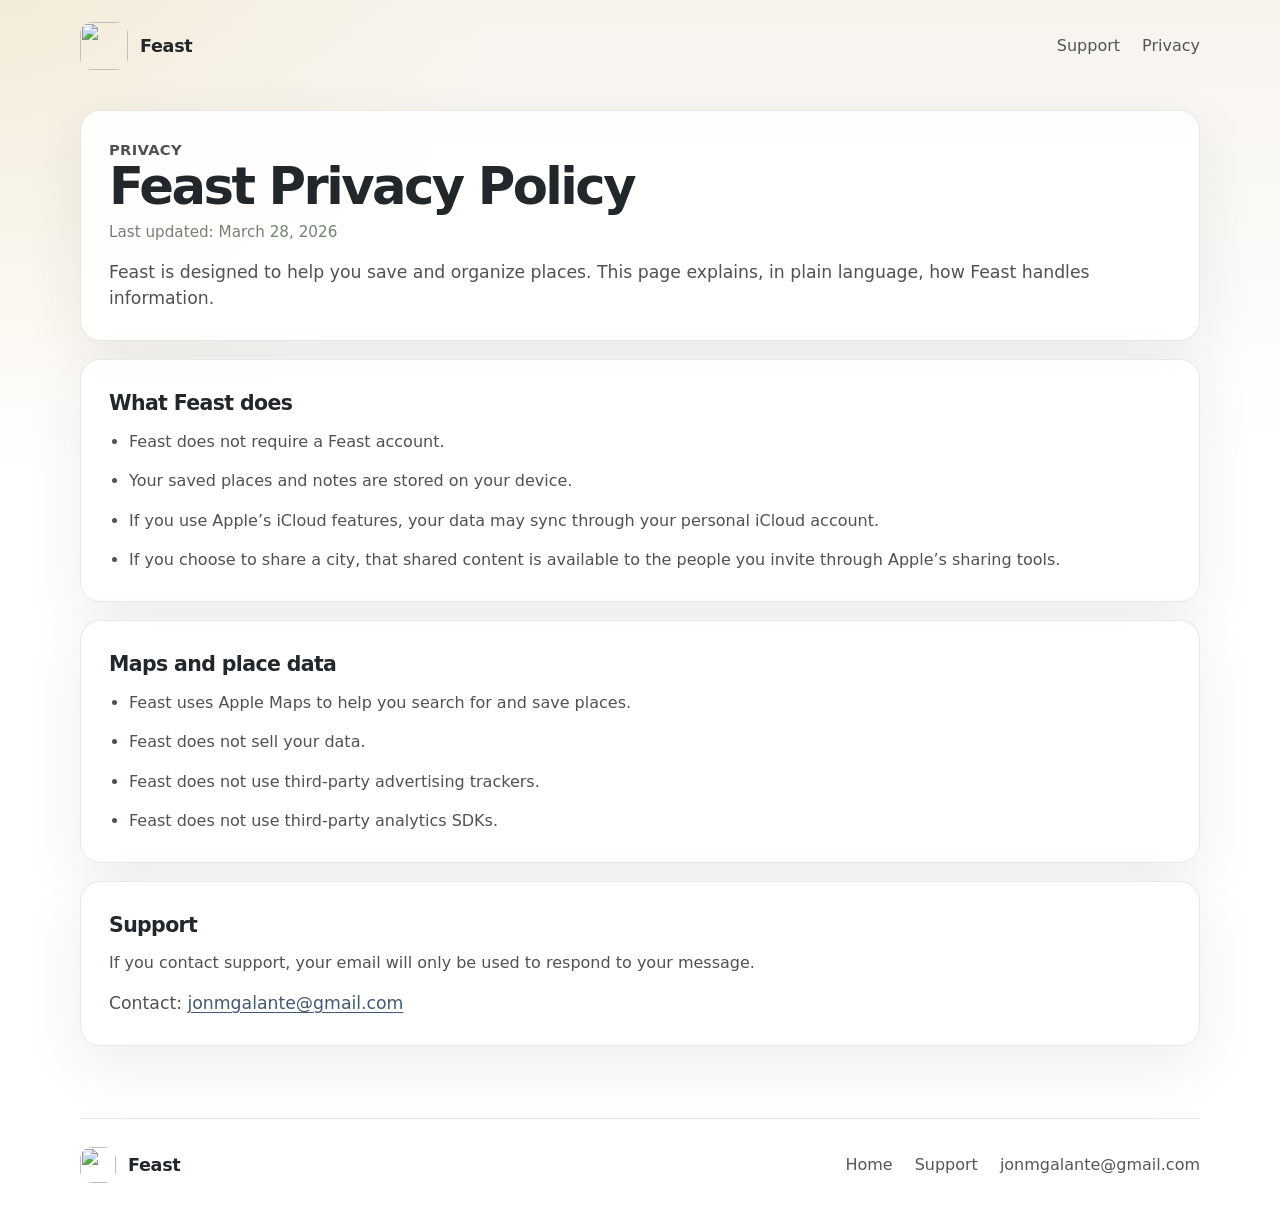
==== privacy/index.html @ 69742077 "Create privacy/index.html with policy details Add initial privacy policy page for Feast." ====
<!doctype html>
<html lang="en">
<head>
  <meta charset="utf-8">
  <meta name="viewport" content="width=device-width, initial-scale=1">
  <title>Feast Privacy Policy</title>
  <meta name="description" content="Privacy Policy for Feast.">
  <meta name="theme-color" content="#435A72">
  <link rel="icon" href="../assets/feast-icon.png">
  <link rel="apple-touch-icon" href="../assets/feast-icon.png">
  <link rel="stylesheet" href="../styles.css">
</head>
<body>
  <header class="site-header">
    <a class="brand" href="../" aria-label="Feast home">
      <img src="../assets/feast-icon.png" alt="" width="48" height="48">
      <span>Feast</span>
    </a>

    <nav class="site-nav" aria-label="Primary">
      <a href="../support/">Support</a>
      <a href="../privacy/">Privacy</a>
    </nav>
  </header>

  <main class="page-shell">
    <section class="page-card">
      <p class="kicker">Privacy</p>
      <h1>Feast Privacy Policy</h1>
      <p class="last-updated">Last updated: March 28, 2026</p>
      <p class="page-intro">
        Feast is designed to help you save and organize places. This page explains, in plain language,
        how Feast handles information.
      </p>
    </section>

    <section class="page-card">
      <h2>What Feast does</h2>
      <ul class="policy-list">
        <li>Feast does not require a Feast account.</li>
        <li>Your saved places and notes are stored on your device.</li>
        <li>
          If you use Apple’s iCloud features, your data may sync through your personal iCloud account.
        </li>
        <li>
          If you choose to share a city, that shared content is available to the people you invite through
          Apple’s sharing tools.
        </li>
      </ul>
    </section>

    <section class="page-card">
      <h2>Maps and place data</h2>
      <ul class="policy-list">
        <li>Feast uses Apple Maps to help you search for and save places.</li>
        <li>Feast does not sell your data.</li>
        <li>Feast does not use third-party advertising trackers.</li>
        <li>Feast does not use third-party analytics SDKs.</li>
      </ul>
    </section>

    <section class="page-card">
      <h2>Support</h2>
      <p>
        If you contact support, your email will only be used to respond to your message.
      </p>
      <p class="page-intro">
        Contact:
        <a href="mailto:jonmgalante@gmail.com">jonmgalante@gmail.com</a>
      </p>
    </section>
  </main>

  <footer class="site-footer">
    <div class="footer-brand">
      <img src="../assets/feast-icon.png" alt="" width="36" height="36">
      <span>Feast</span>
    </div>

    <div class="footer-links">
      <a href="../">Home</a>
      <a href="../support/">Support</a>
      <a href="mailto:jonmgalante@gmail.com">jonmgalante@gmail.com</a>
    </div>
  </footer>
</body>
</html>
---- styles.css ----
:root {
  --saffron: #D0A11E;
  --blue-slate: #435A72;
  --stone: #ECE7DF;
  --sage-gray: #748274;
  --charcoal: #22272B;
  --paper: #F8F6F1;
  --white: #FFFFFF;
  --line: rgba(34, 39, 43, 0.10);
  --line-strong: rgba(34, 39, 43, 0.16);
  --shadow-soft: 0 20px 60px rgba(34, 39, 43, 0.08);
  --shadow-card: 0 16px 40px rgba(67, 90, 114, 0.12);
  --max-width: 1120px;
  --radius-lg: 28px;
  --radius-md: 20px;
  --radius-sm: 14px;
}

* {
  box-sizing: border-box;
}

html {
  -webkit-text-size-adjust: 100%;
}

body {
  margin: 0;
  color: var(--charcoal);
  background:
    radial-gradient(circle at top left, rgba(208, 161, 30, 0.10), transparent 28%),
    linear-gradient(180deg, #F7F4EE 0%, #FFFFFF 38%, #FFFFFF 100%);
  font-family:
    Inter,
    ui-sans-serif,
    system-ui,
    -apple-system,
    BlinkMacSystemFont,
    "SF Pro Text",
    "SF Pro Display",
    "Helvetica Neue",
    Arial,
    sans-serif;
  line-height: 1.5;
}

img {
  display: block;
  max-width: 100%;
}

a {
  color: inherit;
  text-decoration: none;
}

.site-header,
main,
.site-footer {
  width: min(calc(100% - 32px), var(--max-width));
  margin: 0 auto;
}

.site-header {
  display: flex;
  align-items: center;
  justify-content: space-between;
  gap: 20px;
  padding: 22px 0 12px;
}

.brand,
.footer-brand {
  display: inline-flex;
  align-items: center;
  gap: 12px;
  font-weight: 700;
  letter-spacing: -0.02em;
}

.brand img,
.footer-brand img {
  border-radius: 12px;
}

.brand span,
.footer-brand span {
  font-size: 1.1rem;
}

.site-nav,
.footer-links {
  display: flex;
  align-items: center;
  gap: 22px;
  flex-wrap: wrap;
}

.site-nav a,
.footer-links a {
  color: rgba(34, 39, 43, 0.78);
}

.site-nav a:hover,
.footer-links a:hover {
  color: var(--blue-slate);
}

main {
  padding: 16px 0 72px;
}

.hero {
  display: grid;
  grid-template-columns: minmax(0, 1fr) minmax(320px, 460px);
  gap: 48px;
  align-items: center;
  padding: 44px 0 52px;
}

.eyebrow {
  margin: 0 0 14px;
  color: var(--blue-slate);
  font-size: 0.95rem;
  font-weight: 700;
  letter-spacing: 0.02em;
  text-transform: uppercase;
}

h1 {
  margin: 0;
  max-width: 12ch;
  font-size: clamp(2.6rem, 5vw, 4.75rem);
  line-height: 0.98;
  letter-spacing: -0.05em;
}

.hero-text {
  margin: 20px 0 0;
  max-width: 32rem;
  color: rgba(34, 39, 43, 0.82);
  font-size: clamp(1.08rem, 2vw, 1.28rem);
}

.hero-meta {
  margin: 18px 0 0;
  color: var(--sage-gray);
  font-size: 0.98rem;
}

.hero-cta {
  margin-top: 28px;
}

.app-store-placeholder {
  display: inline-flex;
  align-items: center;
  justify-content: center;
  min-height: 56px;
  padding: 0 20px;
  border: 1px solid var(--line-strong);
  border-radius: 16px;
  background: rgba(255, 255, 255, 0.84);
  color: rgba(34, 39, 43, 0.76);
  font-weight: 600;
  box-shadow: var(--shadow-soft);
}

.app-store-link img {
  height: 56px;
  width: auto;
}

.hero-visual {
  display: flex;
  justify-content: center;
}

.phone-frame {
  width: min(100%, 420px);
  padding: 14px;
  border: 1px solid rgba(67, 90, 114, 0.14);
  border-radius: 36px;
  background: linear-gradient(180deg, rgba(255, 255, 255, 0.96), rgba(248, 246, 241, 0.94));
  box-shadow: var(--shadow-card);
}

.phone-frame.small {
  width: 100%;
  border-radius: 28px;
}

.phone-frame img {
  width: 100%;
  border-radius: 24px;
  background: var(--stone);
}

.proof {
  margin: 0 0 30px;
  padding: 0 0 10px;
}

.proof p {
  margin: 0;
  max-width: 48rem;
  color: rgba(34, 39, 43, 0.78);
  font-size: 1.05rem;
}

.screens {
  display: grid;
  grid-template-columns: repeat(3, minmax(0, 1fr));
  gap: 22px;
  margin-top: 10px;
}

.screen-tile {
  margin: 0;
}

.screen-tile figcaption {
  margin-top: 12px;
  color: rgba(34, 39, 43, 0.72);
  font-size: 0.96rem;
  font-weight: 600;
  text-align: center;
}

.benefits {
  display: grid;
  grid-template-columns: repeat(3, minmax(0, 1fr));
  gap: 18px;
  margin-top: 38px;
}

.benefit-card,
.page-card {
  border: 1px solid var(--line);
  border-radius: var(--radius-md);
  background: rgba(255, 255, 255, 0.88);
  box-shadow: var(--shadow-soft);
}

.benefit-card {
  padding: 24px;
}

.benefit-card h2,
.page-card h2 {
  margin: 0 0 10px;
  font-size: 1.28rem;
  letter-spacing: -0.03em;
}

.benefit-card p,
.page-card p,
.page-card li {
  margin: 0;
  color: rgba(34, 39, 43, 0.80);
}

.site-footer {
  display: flex;
  align-items: center;
  justify-content: space-between;
  gap: 24px;
  padding: 28px 0 40px;
  border-top: 1px solid var(--line);
}

.page-shell {
  display: grid;
  gap: 18px;
  padding: 28px 0 72px;
}

.page-card {
  padding: 28px;
}

.page-card h1 {
  max-width: none;
  font-size: clamp(2.1rem, 4vw, 3.25rem);
}

.page-intro {
  margin-top: 16px !important;
  font-size: 1.08rem;
}

.page-card a {
  color: var(--blue-slate);
  text-decoration: underline;
  text-underline-offset: 0.18em;
}

.kicker {
  margin: 0 0 10px;
  color: var(--blue-slate);
  font-size: 0.92rem;
  font-weight: 700;
  letter-spacing: 0.02em;
  text-transform: uppercase;
}

.plain-list {
  margin: 14px 0 0;
  padding-left: 20px;
}

.plain-list li + li {
  margin-top: 8px;
}

.policy-list {
  display: grid;
  gap: 14px;
  margin: 0;
  padding-left: 20px;
}

.policy-list li {
  line-height: 1.6;
}

.last-updated {
  margin-top: 10px !important;
  color: var(--sage-gray) !important;
  font-size: 0.95rem;
}

@media (max-width: 920px) {
  .hero {
    grid-template-columns: 1fr;
    gap: 32px;
    padding-top: 28px;
  }

  h1,
  .page-card h1 {
    max-width: none;
  }

  .hero-visual {
    justify-content: flex-start;
  }

  .screens,
  .benefits {
    grid-template-columns: 1fr;
  }

  .screen-tile figcaption {
    text-align: left;
  }

  .site-footer {
    flex-direction: column;
    align-items: flex-start;
  }
}

@media (max-width: 640px) {
  .site-header {
    flex-direction: column;
    align-items: flex-start;
  }

  .site-nav,
  .footer-links {
    gap: 16px;
  }

  main {
    padding-bottom: 56px;
  }

  .benefit-card,
  .page-card {
    padding: 22px;
  }

  .app-store-placeholder {
    width: 100%;
    justify-content: center;
  }
}
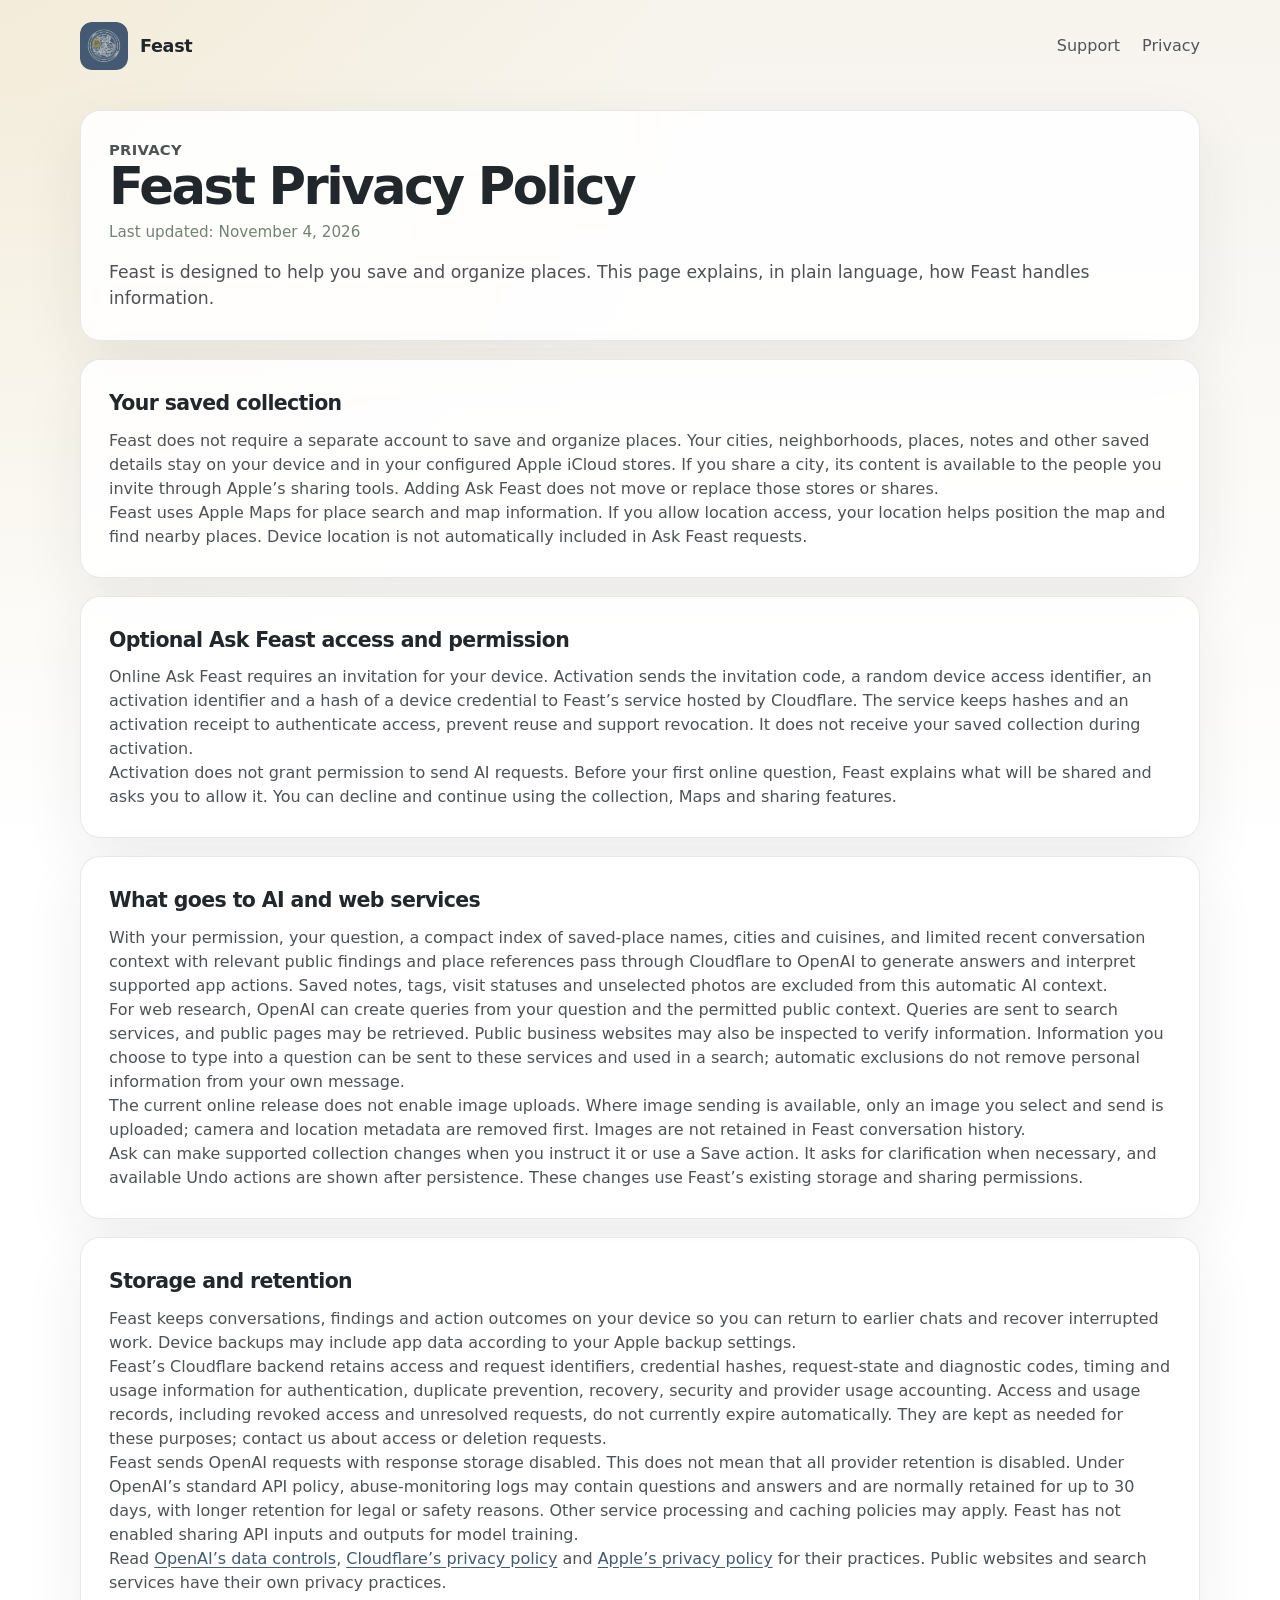
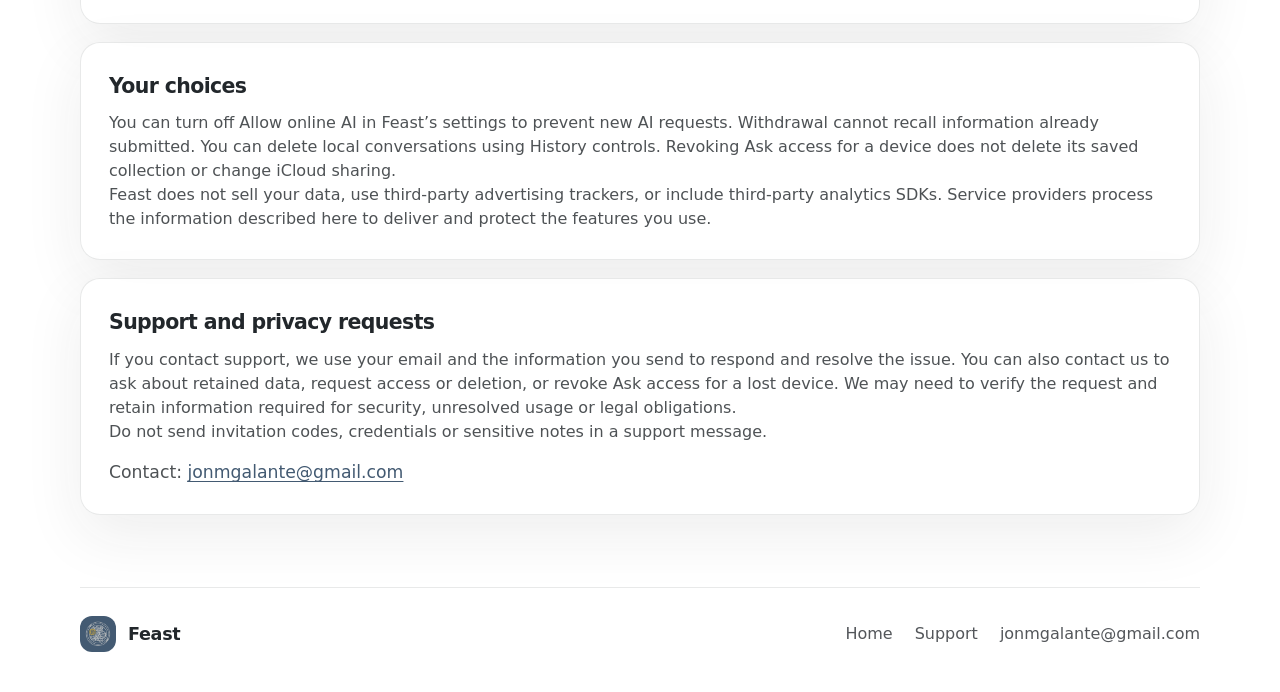
==== commit ed924c96: "Disclose optional Ask Feast processing, access and retention" ====
--- a/privacy/index.html
+++ b/privacy/index.html
@@ -27,7 +27,7 @@
     <section class="page-card">
       <p class="kicker">Privacy</p>
       <h1>Feast Privacy Policy</h1>
-      <p class="last-updated">Last updated: March 28, 2026</p>
+      <p class="last-updated">Last updated: November 4, 2026</p>
       <p class="page-intro">
         Feast is designed to help you save and organize places. This page explains, in plain language,
         how Feast handles information.
@@ -35,39 +35,87 @@
     </section>
 
     <section class="page-card">
-      <h2>What Feast does</h2>
-      <ul class="policy-list">
-        <li>Feast does not require a Feast account.</li>
-        <li>Your saved places and notes are stored on your device.</li>
-        <li>
-          If you use Apple’s iCloud features, your data may sync through your personal iCloud account.
-        </li>
-        <li>
-          If you choose to share a city, that shared content is available to the people you invite through
-          Apple’s sharing tools.
-        </li>
-      </ul>
+      <h2>Your saved collection</h2>
+      <p>Feast does not require a separate account to save and organize places. Your cities,
+        neighborhoods, places, notes and other saved details stay on your device and in your configured
+        Apple iCloud stores. If you share a city, its content is available to the people you invite
+        through Apple’s sharing tools. Adding Ask Feast does not move or replace those stores or shares.</p>
+      <p>Feast uses Apple Maps for place search and map information. If you allow location access,
+        your location helps position the map and find nearby places. Device location is not automatically
+        included in Ask Feast requests.</p>
     </section>
 
     <section class="page-card">
-      <h2>Maps and place data</h2>
-      <ul class="policy-list">
-        <li>Feast uses Apple Maps to help you search for and save places.</li>
-        <li>Feast does not sell your data.</li>
-        <li>Feast does not use third-party advertising trackers.</li>
-        <li>Feast does not use third-party analytics SDKs.</li>
-      </ul>
+      <h2>Optional Ask Feast access and permission</h2>
+      <p>Online Ask Feast requires an invitation for your device. Activation sends the invitation code,
+        a random device access identifier, an activation identifier and a hash of a device credential
+        to Feast’s service hosted by Cloudflare. The service keeps hashes and an activation receipt
+        to authenticate access, prevent reuse and support revocation. It does not receive your saved
+        collection during activation.</p>
+      <p>Activation does not grant permission to send AI requests. Before your first online question,
+        Feast explains what will be shared and asks you to allow it. You can decline and continue using
+        the collection, Maps and sharing features.</p>
     </section>
 
     <section class="page-card">
-      <h2>Support</h2>
-      <p>
-        If you contact support, your email will only be used to respond to your message.
-      </p>
-      <p class="page-intro">
-        Contact:
-        <a href="mailto:jonmgalante@gmail.com">jonmgalante@gmail.com</a>
-      </p>
+      <h2>What goes to AI and web services</h2>
+      <p>With your permission, your question, a compact index of saved-place names, cities and cuisines,
+        and limited recent conversation context with relevant public findings and place references
+        pass through Cloudflare to OpenAI to generate answers and interpret supported app actions.
+        Saved notes, tags, visit statuses and unselected photos are excluded from this automatic AI context.</p>
+      <p>For web research, OpenAI can create queries from your question and the permitted public context.
+        Queries are sent to search services, and public pages may be retrieved. Public business websites
+        may also be inspected to verify information. Information you choose to type into a question
+        can be sent to these services and used in a search; automatic exclusions do not remove personal
+        information from your own message.</p>
+      <p>The current online release does not enable image uploads. Where image sending is available,
+        only an image you select and send is uploaded; camera and location metadata are removed first.
+        Images are not retained in Feast conversation history.</p>
+      <p>Ask can make supported collection changes when you instruct it or use a Save action.
+        It asks for clarification when necessary, and available Undo actions are shown after persistence.
+        These changes use Feast’s existing storage and sharing permissions.</p>
+    </section>
+
+    <section class="page-card">
+      <h2>Storage and retention</h2>
+      <p>Feast keeps conversations, findings and action outcomes on your device so you can return to
+        earlier chats and recover interrupted work. Device backups may include app data according to
+        your Apple backup settings.</p>
+      <p>Feast’s Cloudflare backend retains access and request identifiers, credential hashes,
+        request-state and diagnostic codes, timing and usage information for authentication,
+        duplicate prevention, recovery, security and provider usage accounting. Access and usage records,
+        including revoked access and unresolved requests, do not currently expire automatically.
+        They are kept as needed for these purposes; contact us about access or deletion requests.</p>
+      <p>Feast sends OpenAI requests with response storage disabled. This does not mean that all provider
+        retention is disabled. Under OpenAI’s standard API policy, abuse-monitoring logs may contain
+        questions and answers and are normally retained for up to 30 days, with longer retention for
+        legal or safety reasons. Other service processing and caching policies may apply. Feast has not
+        enabled sharing API inputs and outputs for model training.</p>
+      <p>Read <a href="https://developers.openai.com/api/docs/guides/your-data">OpenAI’s data controls</a>,
+        <a href="https://www.cloudflare.com/privacypolicy/">Cloudflare’s privacy policy</a> and
+        <a href="https://www.apple.com/legal/privacy/">Apple’s privacy policy</a> for their practices.
+        Public websites and search services have their own privacy practices.</p>
+    </section>
+
+    <section class="page-card">
+      <h2>Your choices</h2>
+      <p>You can turn off Allow online AI in Feast’s settings to prevent new AI requests.
+        Withdrawal cannot recall information already submitted. You can delete local conversations
+        using History controls. Revoking Ask access for a device does not delete its saved collection
+        or change iCloud sharing.</p>
+      <p>Feast does not sell your data, use third-party advertising trackers, or include third-party
+        analytics SDKs. Service providers process the information described here to deliver and protect
+        the features you use.</p>
+    </section>
+
+    <section class="page-card">
+      <h2>Support and privacy requests</h2>
+      <p>If you contact support, we use your email and the information you send to respond and resolve
+        the issue. You can also contact us to ask about retained data, request access or deletion,
+        or revoke Ask access for a lost device. We may need to verify the request and retain information
+        required for security, unresolved usage or legal obligations.</p>
+      <p>Do not send invitation codes, credentials or sensitive notes in a support message.</p>
+      <p class="page-intro">Contact: <a href="mailto:jonmgalante@gmail.com">jonmgalante@gmail.com</a></p>
     </section>
   </main>
 
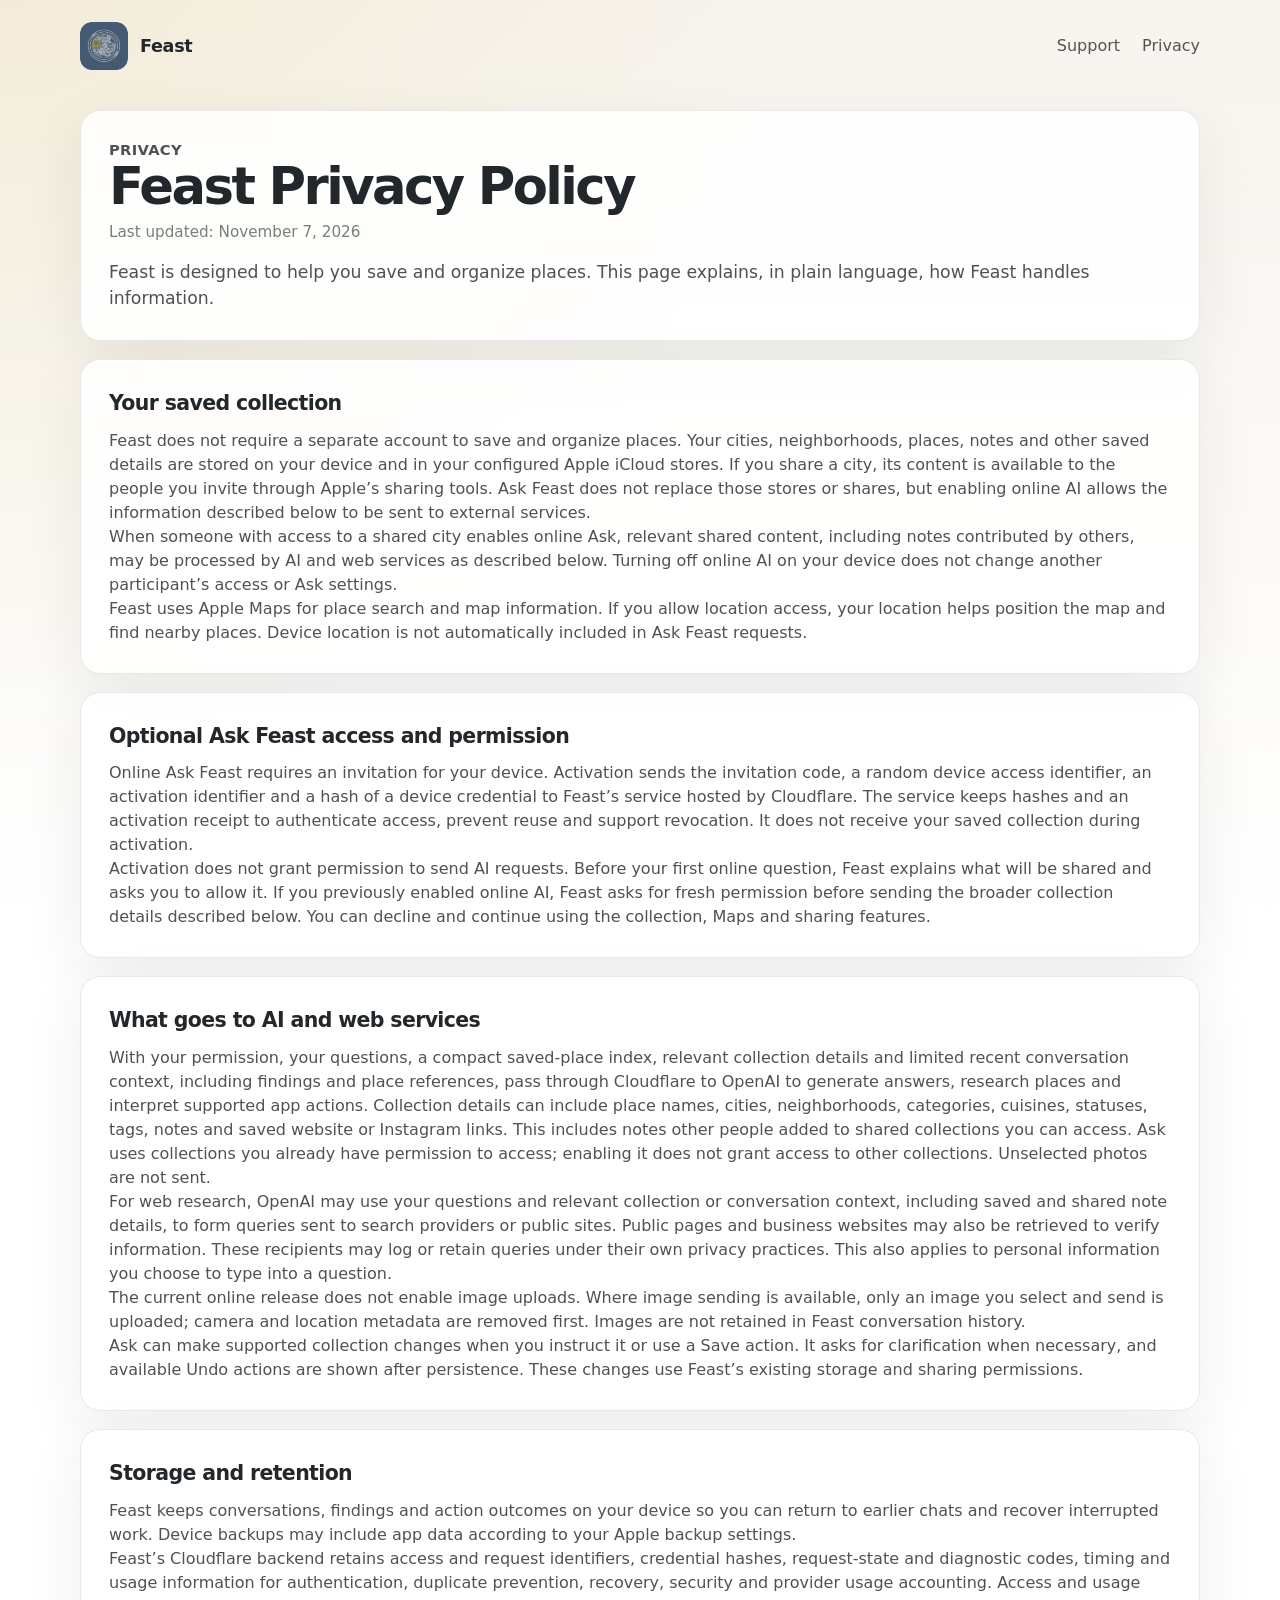
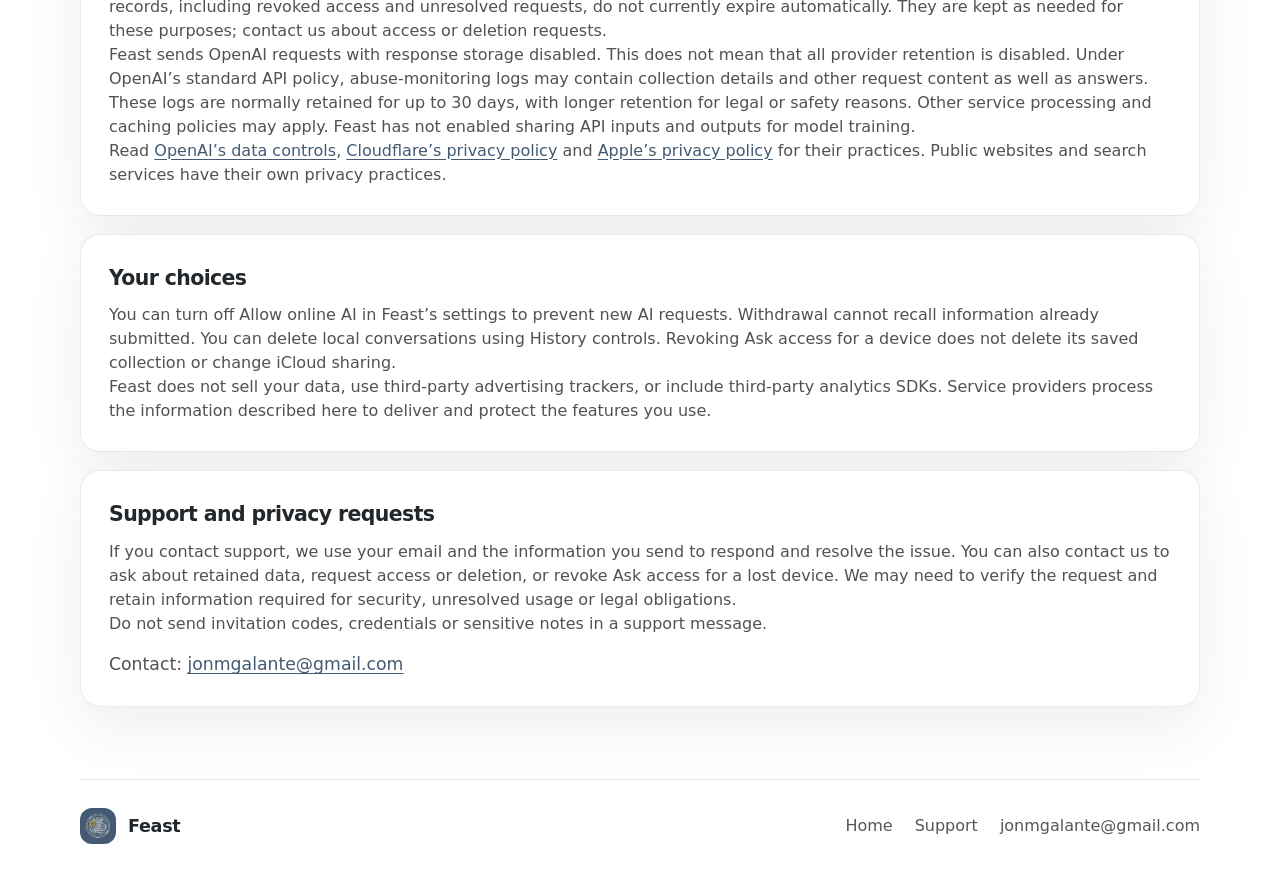
==== commit d72d7097: "Update privacy policy for permitted collection context" ====
--- a/privacy/index.html
+++ b/privacy/index.html
@@ -27,7 +27,7 @@
     <section class="page-card">
       <p class="kicker">Privacy</p>
       <h1>Feast Privacy Policy</h1>
-      <p class="last-updated">Last updated: November 4, 2026</p>
+      <p class="last-updated">Last updated: November 7, 2026</p>
       <p class="page-intro">
         Feast is designed to help you save and organize places. This page explains, in plain language,
         how Feast handles information.
@@ -37,9 +37,14 @@
     <section class="page-card">
       <h2>Your saved collection</h2>
       <p>Feast does not require a separate account to save and organize places. Your cities,
-        neighborhoods, places, notes and other saved details stay on your device and in your configured
-        Apple iCloud stores. If you share a city, its content is available to the people you invite
-        through Apple’s sharing tools. Adding Ask Feast does not move or replace those stores or shares.</p>
+        neighborhoods, places, notes and other saved details are stored on your device and in your
+        configured Apple iCloud stores. If you share a city, its content is available to the people
+        you invite through Apple’s sharing tools. Ask Feast does not replace those stores or shares,
+        but enabling online AI allows the information described below to be sent to external services.</p>
+      <p>When someone with access to a shared city enables online Ask, relevant shared content,
+        including notes contributed by others, may be processed by AI and web services as described
+        below. Turning off online AI on your device does not change another participant’s access
+        or Ask settings.</p>
       <p>Feast uses Apple Maps for place search and map information. If you allow location access,
         your location helps position the map and find nearby places. Device location is not automatically
         included in Ask Feast requests.</p>
@@ -53,21 +58,25 @@
         to authenticate access, prevent reuse and support revocation. It does not receive your saved
         collection during activation.</p>
       <p>Activation does not grant permission to send AI requests. Before your first online question,
-        Feast explains what will be shared and asks you to allow it. You can decline and continue using
-        the collection, Maps and sharing features.</p>
+        Feast explains what will be shared and asks you to allow it. If you previously enabled online AI,
+        Feast asks for fresh permission before sending the broader collection details described below.
+        You can decline and continue using the collection, Maps and sharing features.</p>
     </section>
 
     <section class="page-card">
       <h2>What goes to AI and web services</h2>
-      <p>With your permission, your question, a compact index of saved-place names, cities and cuisines,
-        and limited recent conversation context with relevant public findings and place references
-        pass through Cloudflare to OpenAI to generate answers and interpret supported app actions.
-        Saved notes, tags, visit statuses and unselected photos are excluded from this automatic AI context.</p>
-      <p>For web research, OpenAI can create queries from your question and the permitted public context.
-        Queries are sent to search services, and public pages may be retrieved. Public business websites
-        may also be inspected to verify information. Information you choose to type into a question
-        can be sent to these services and used in a search; automatic exclusions do not remove personal
-        information from your own message.</p>
+      <p>With your permission, your questions, a compact saved-place index, relevant collection details
+        and limited recent conversation context, including findings and place references, pass through
+        Cloudflare to OpenAI to generate answers, research places and interpret supported app actions.
+        Collection details can include place names, cities, neighborhoods, categories, cuisines,
+        statuses, tags, notes and saved website or Instagram links. This includes notes other people
+        added to shared collections you can access. Ask uses collections you already have permission
+        to access; enabling it does not grant access to other collections. Unselected photos are not sent.</p>
+      <p>For web research, OpenAI may use your questions and relevant collection or conversation context,
+        including saved and shared note details, to form queries sent to search providers or public sites.
+        Public pages and business websites may also be retrieved to verify information. These recipients
+        may log or retain queries under their own privacy practices. This also applies to personal
+        information you choose to type into a question.</p>
       <p>The current online release does not enable image uploads. Where image sending is available,
         only an image you select and send is uploaded; camera and location metadata are removed first.
         Images are not retained in Feast conversation history.</p>
@@ -88,8 +97,8 @@
         They are kept as needed for these purposes; contact us about access or deletion requests.</p>
       <p>Feast sends OpenAI requests with response storage disabled. This does not mean that all provider
         retention is disabled. Under OpenAI’s standard API policy, abuse-monitoring logs may contain
-        questions and answers and are normally retained for up to 30 days, with longer retention for
-        legal or safety reasons. Other service processing and caching policies may apply. Feast has not
+        collection details and other request content as well as answers. These logs are normally
+        retained for up to 30 days, with longer retention for legal or safety reasons. Other service processing and caching policies may apply. Feast has not
         enabled sharing API inputs and outputs for model training.</p>
       <p>Read <a href="https://developers.openai.com/api/docs/guides/your-data">OpenAI’s data controls</a>,
         <a href="https://www.cloudflare.com/privacypolicy/">Cloudflare’s privacy policy</a> and
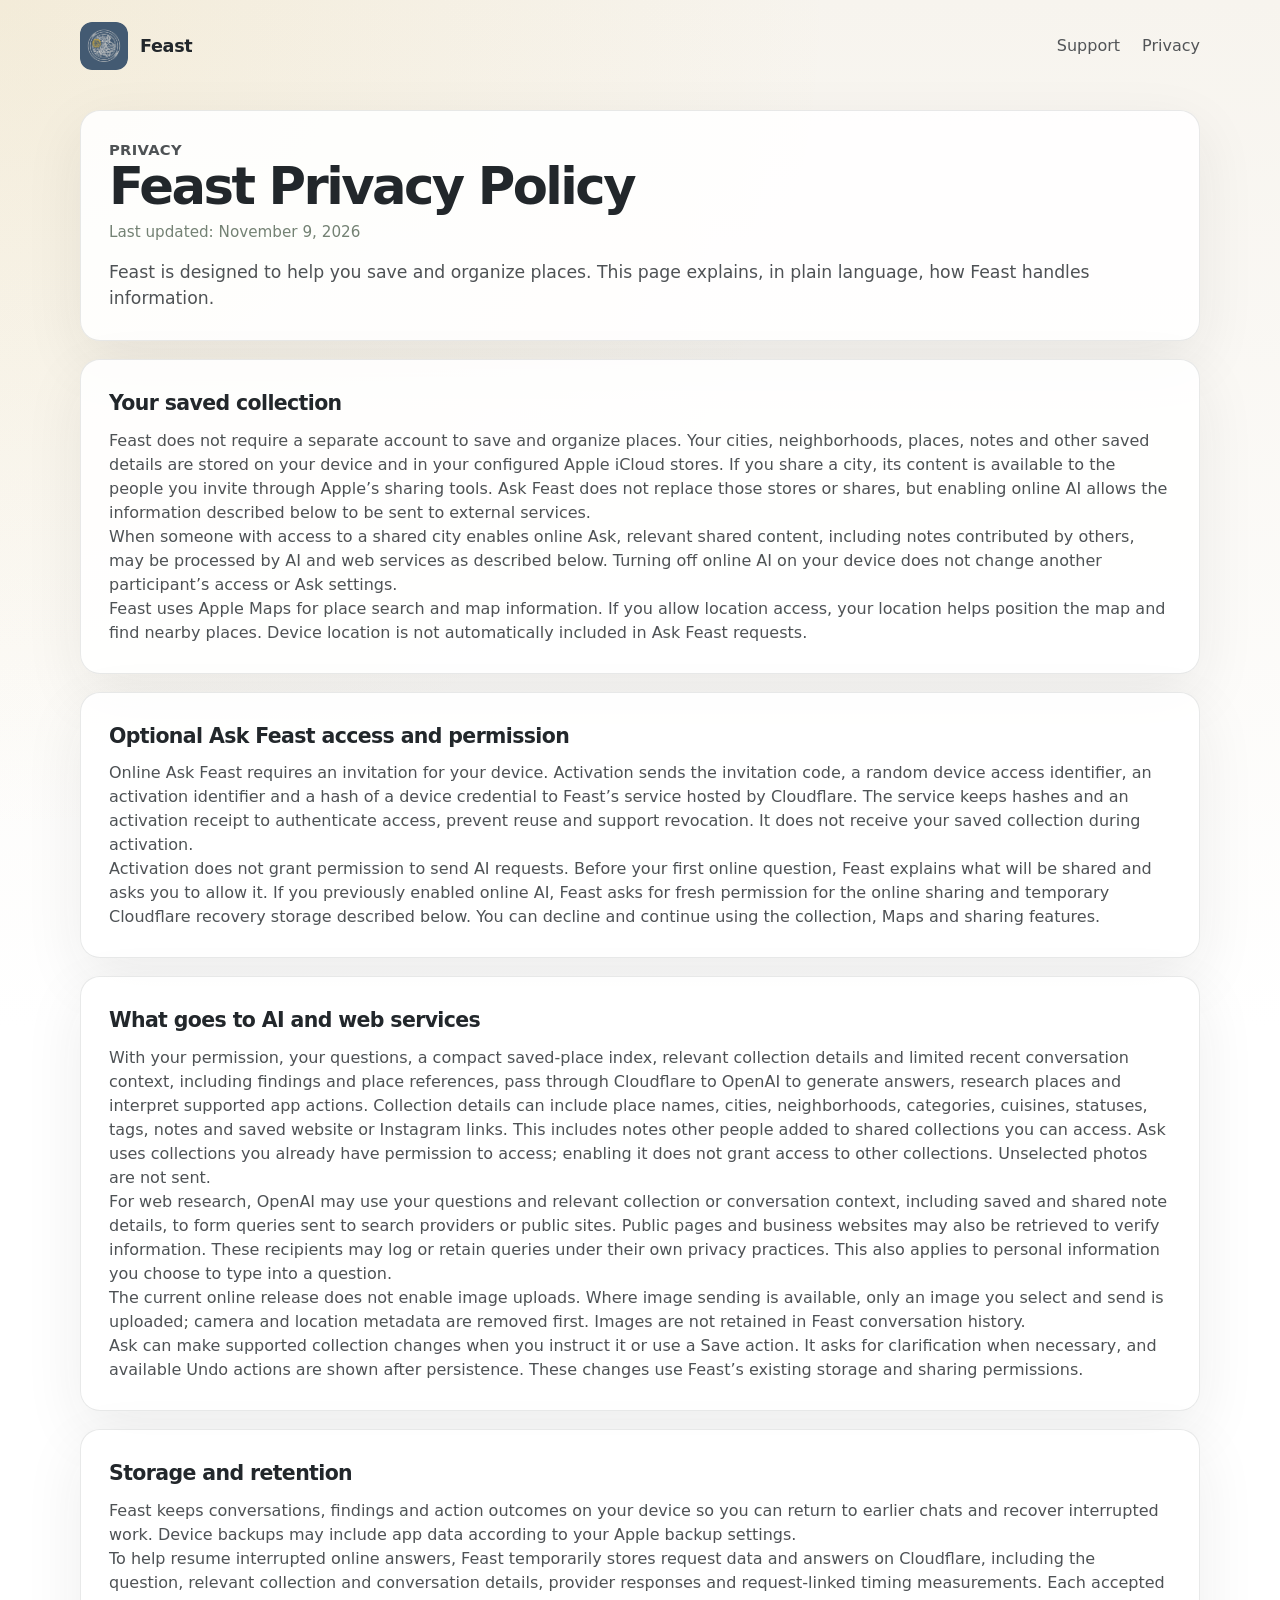
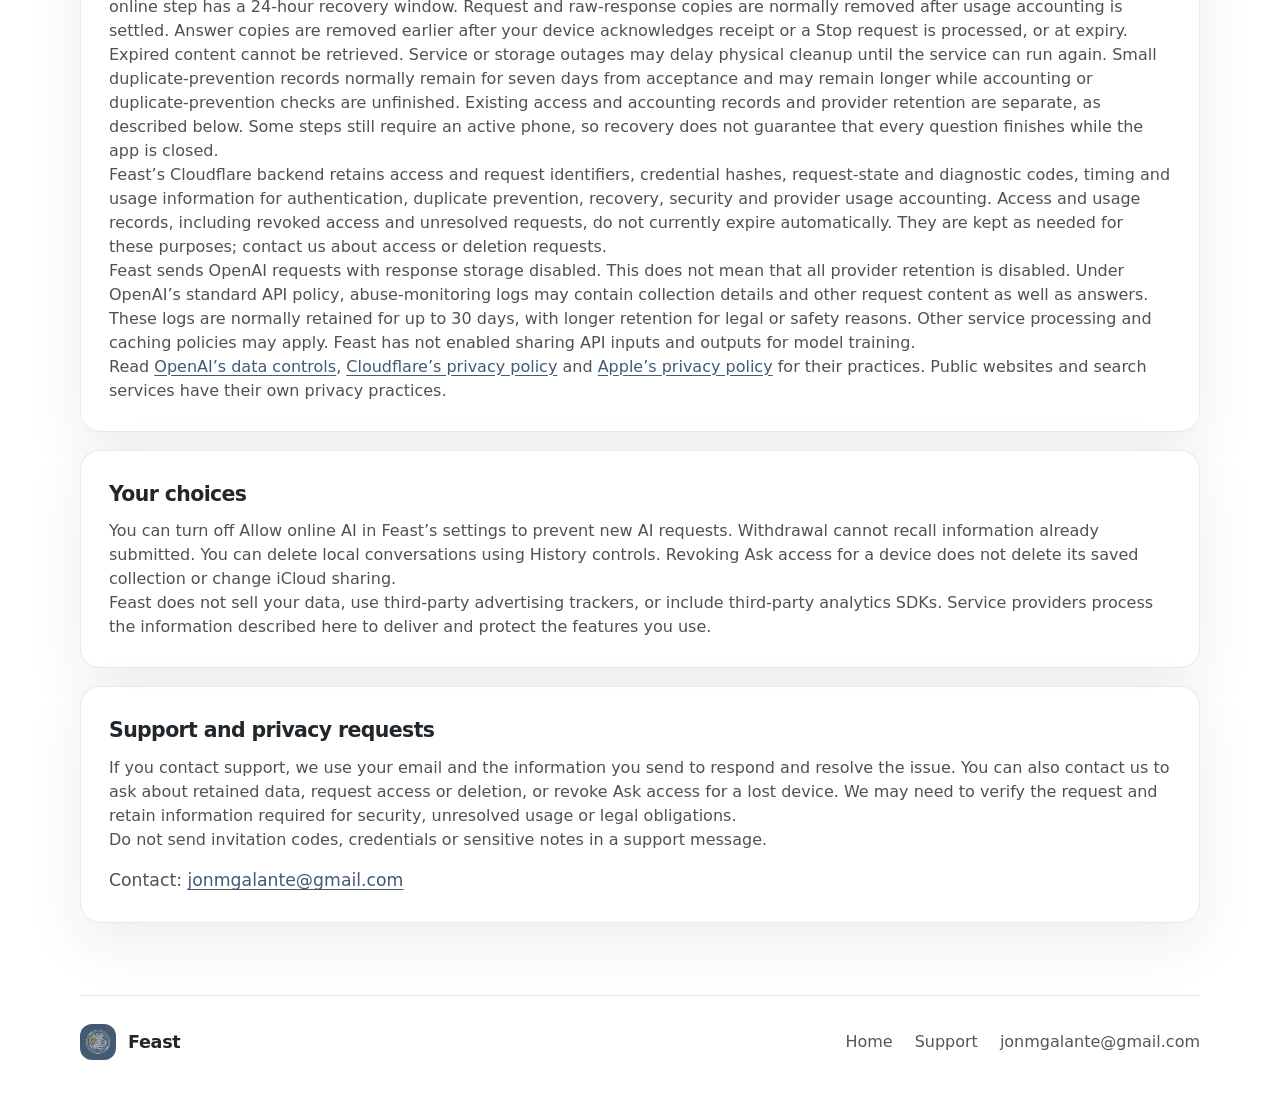
==== commit a2f3051f: "Disclose approved Ask Feast interruption recovery retention" ====
--- a/privacy/index.html
+++ b/privacy/index.html
@@ -27,7 +27,7 @@
     <section class="page-card">
       <p class="kicker">Privacy</p>
       <h1>Feast Privacy Policy</h1>
-      <p class="last-updated">Last updated: November 7, 2026</p>
+      <p class="last-updated">Last updated: November 9, 2026</p>
       <p class="page-intro">
         Feast is designed to help you save and organize places. This page explains, in plain language,
         how Feast handles information.
@@ -59,7 +59,8 @@
         collection during activation.</p>
       <p>Activation does not grant permission to send AI requests. Before your first online question,
         Feast explains what will be shared and asks you to allow it. If you previously enabled online AI,
-        Feast asks for fresh permission before sending the broader collection details described below.
+        Feast asks for fresh permission for the online sharing and temporary Cloudflare recovery storage
+        described below.
         You can decline and continue using the collection, Maps and sharing features.</p>
     </section>
 
@@ -90,6 +91,18 @@
       <p>Feast keeps conversations, findings and action outcomes on your device so you can return to
         earlier chats and recover interrupted work. Device backups may include app data according to
         your Apple backup settings.</p>
+      <p>To help resume interrupted online answers, Feast temporarily stores request data and answers
+        on Cloudflare, including the question, relevant collection and conversation details, provider
+        responses and request-linked timing measurements. Each accepted online step has a 24-hour
+        recovery window. Request and raw-response copies are normally removed after usage accounting
+        is settled. Answer copies are removed earlier after your device acknowledges receipt or a
+        Stop request is processed, or at expiry.</p>
+      <p>Expired content cannot be retrieved. Service or storage outages may delay physical cleanup
+        until the service can run again. Small duplicate-prevention records normally remain for seven
+        days from acceptance and may remain longer while accounting or duplicate-prevention checks
+        are unfinished. Existing access and accounting records and provider retention are separate,
+        as described below. Some steps still require an active phone, so recovery does not guarantee
+        that every question finishes while the app is closed.</p>
       <p>Feast’s Cloudflare backend retains access and request identifiers, credential hashes,
         request-state and diagnostic codes, timing and usage information for authentication,
         duplicate prevention, recovery, security and provider usage accounting. Access and usage records,
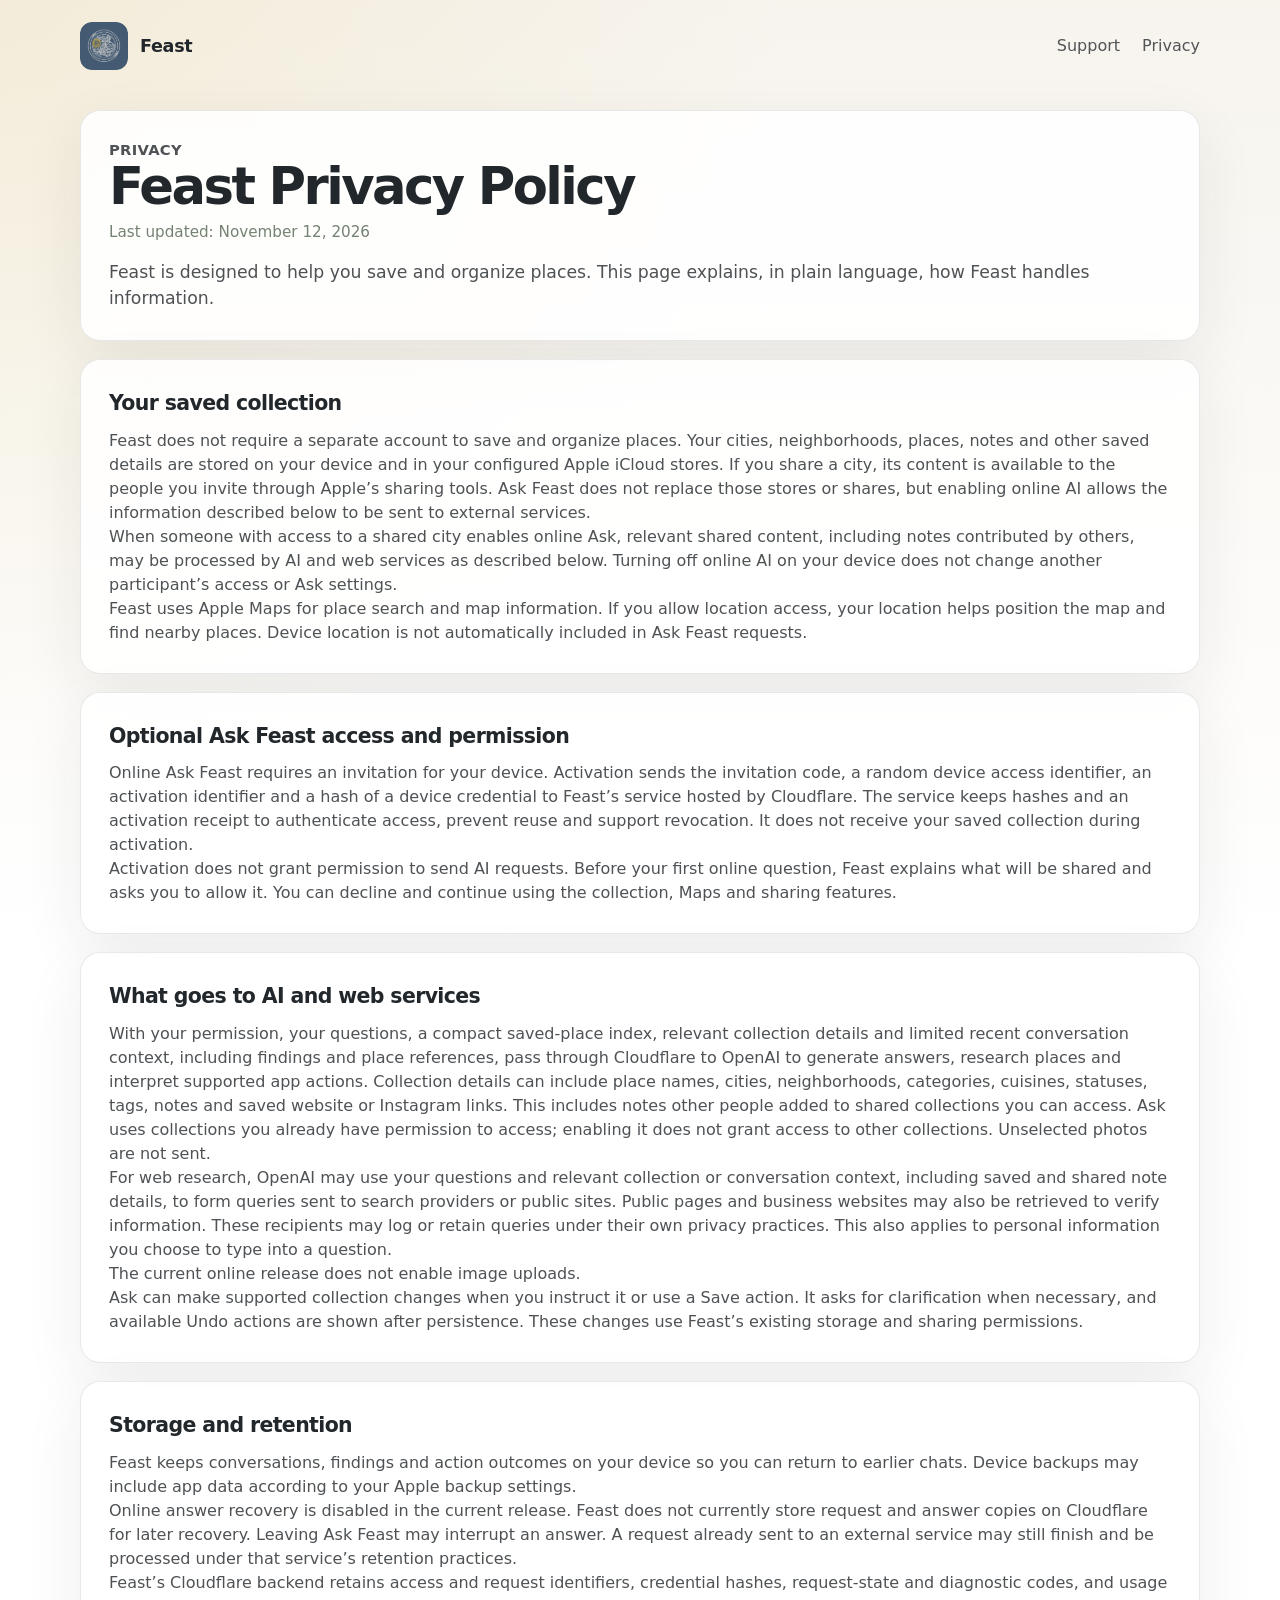
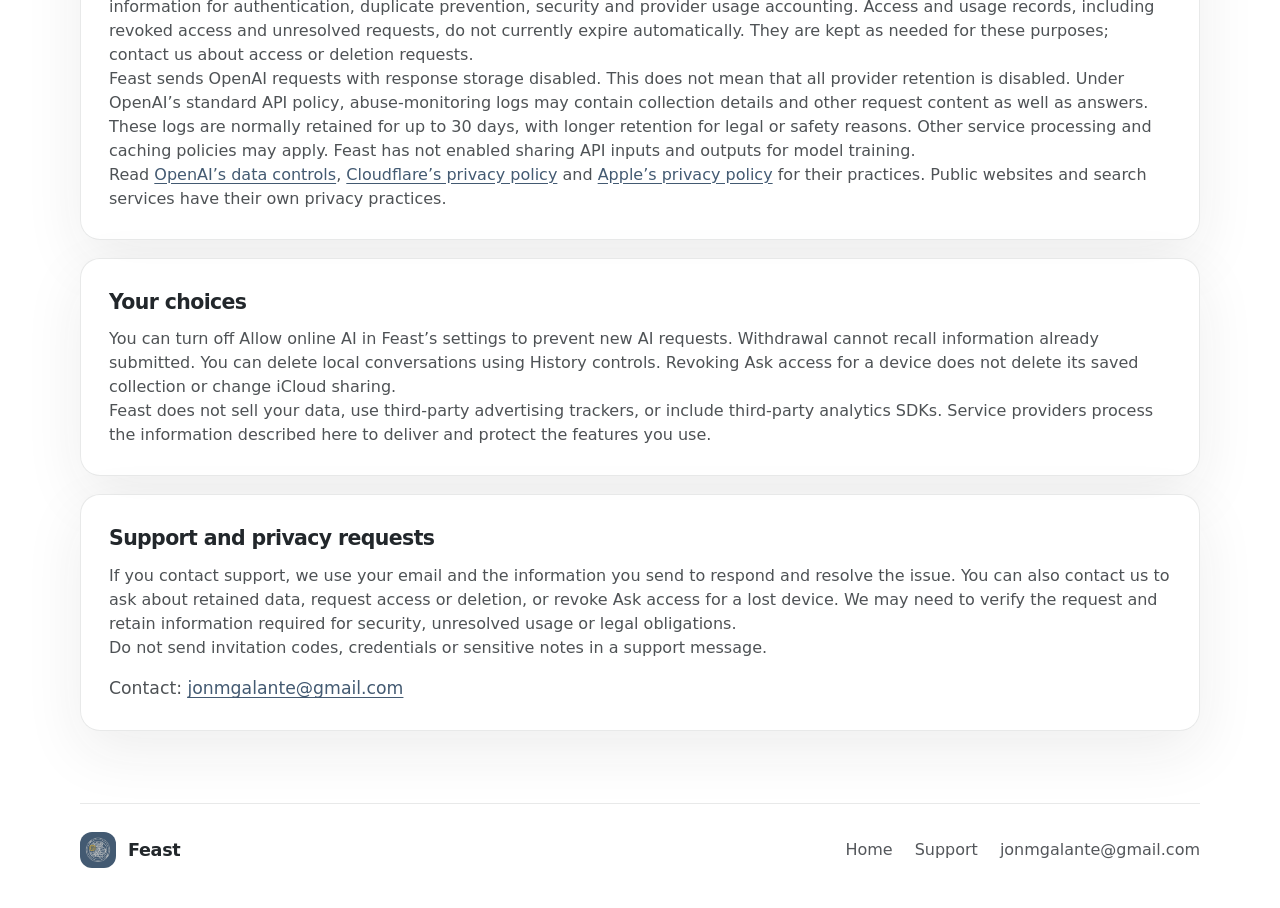
==== commit 327597cb: "Align privacy policy with recovery-off Ask Feast release" ====
--- a/privacy/index.html
+++ b/privacy/index.html
@@ -27,7 +27,7 @@
     <section class="page-card">
       <p class="kicker">Privacy</p>
       <h1>Feast Privacy Policy</h1>
-      <p class="last-updated">Last updated: November 9, 2026</p>
+      <p class="last-updated">Last updated: November 12, 2026</p>
       <p class="page-intro">
         Feast is designed to help you save and organize places. This page explains, in plain language,
         how Feast handles information.
@@ -58,10 +58,8 @@
         to authenticate access, prevent reuse and support revocation. It does not receive your saved
         collection during activation.</p>
       <p>Activation does not grant permission to send AI requests. Before your first online question,
-        Feast explains what will be shared and asks you to allow it. If you previously enabled online AI,
-        Feast asks for fresh permission for the online sharing and temporary Cloudflare recovery storage
-        described below.
-        You can decline and continue using the collection, Maps and sharing features.</p>
+        Feast explains what will be shared and asks you to allow it. You can decline and continue
+        using the collection, Maps and sharing features.</p>
     </section>
 
     <section class="page-card">
@@ -78,9 +76,7 @@
         Public pages and business websites may also be retrieved to verify information. These recipients
         may log or retain queries under their own privacy practices. This also applies to personal
         information you choose to type into a question.</p>
-      <p>The current online release does not enable image uploads. Where image sending is available,
-        only an image you select and send is uploaded; camera and location metadata are removed first.
-        Images are not retained in Feast conversation history.</p>
+      <p>The current online release does not enable image uploads.</p>
       <p>Ask can make supported collection changes when you instruct it or use a Save action.
         It asks for clarification when necessary, and available Undo actions are shown after persistence.
         These changes use Feast’s existing storage and sharing permissions.</p>
@@ -89,23 +85,15 @@
     <section class="page-card">
       <h2>Storage and retention</h2>
       <p>Feast keeps conversations, findings and action outcomes on your device so you can return to
-        earlier chats and recover interrupted work. Device backups may include app data according to
+        earlier chats. Device backups may include app data according to
         your Apple backup settings.</p>
-      <p>To help resume interrupted online answers, Feast temporarily stores request data and answers
-        on Cloudflare, including the question, relevant collection and conversation details, provider
-        responses and request-linked timing measurements. Each accepted online step has a 24-hour
-        recovery window. Request and raw-response copies are normally removed after usage accounting
-        is settled. Answer copies are removed earlier after your device acknowledges receipt or a
-        Stop request is processed, or at expiry.</p>
-      <p>Expired content cannot be retrieved. Service or storage outages may delay physical cleanup
-        until the service can run again. Small duplicate-prevention records normally remain for seven
-        days from acceptance and may remain longer while accounting or duplicate-prevention checks
-        are unfinished. Existing access and accounting records and provider retention are separate,
-        as described below. Some steps still require an active phone, so recovery does not guarantee
-        that every question finishes while the app is closed.</p>
+      <p>Online answer recovery is disabled in the current release. Feast does not currently store
+        request and answer copies on Cloudflare for later recovery. Leaving Ask Feast may interrupt
+        an answer. A request already sent to an external service may still finish and be processed
+        under that service’s retention practices.</p>
       <p>Feast’s Cloudflare backend retains access and request identifiers, credential hashes,
-        request-state and diagnostic codes, timing and usage information for authentication,
-        duplicate prevention, recovery, security and provider usage accounting. Access and usage records,
+        request-state and diagnostic codes, and usage information for authentication,
+        duplicate prevention, security and provider usage accounting. Access and usage records,
         including revoked access and unresolved requests, do not currently expire automatically.
         They are kept as needed for these purposes; contact us about access or deletion requests.</p>
       <p>Feast sends OpenAI requests with response storage disabled. This does not mean that all provider
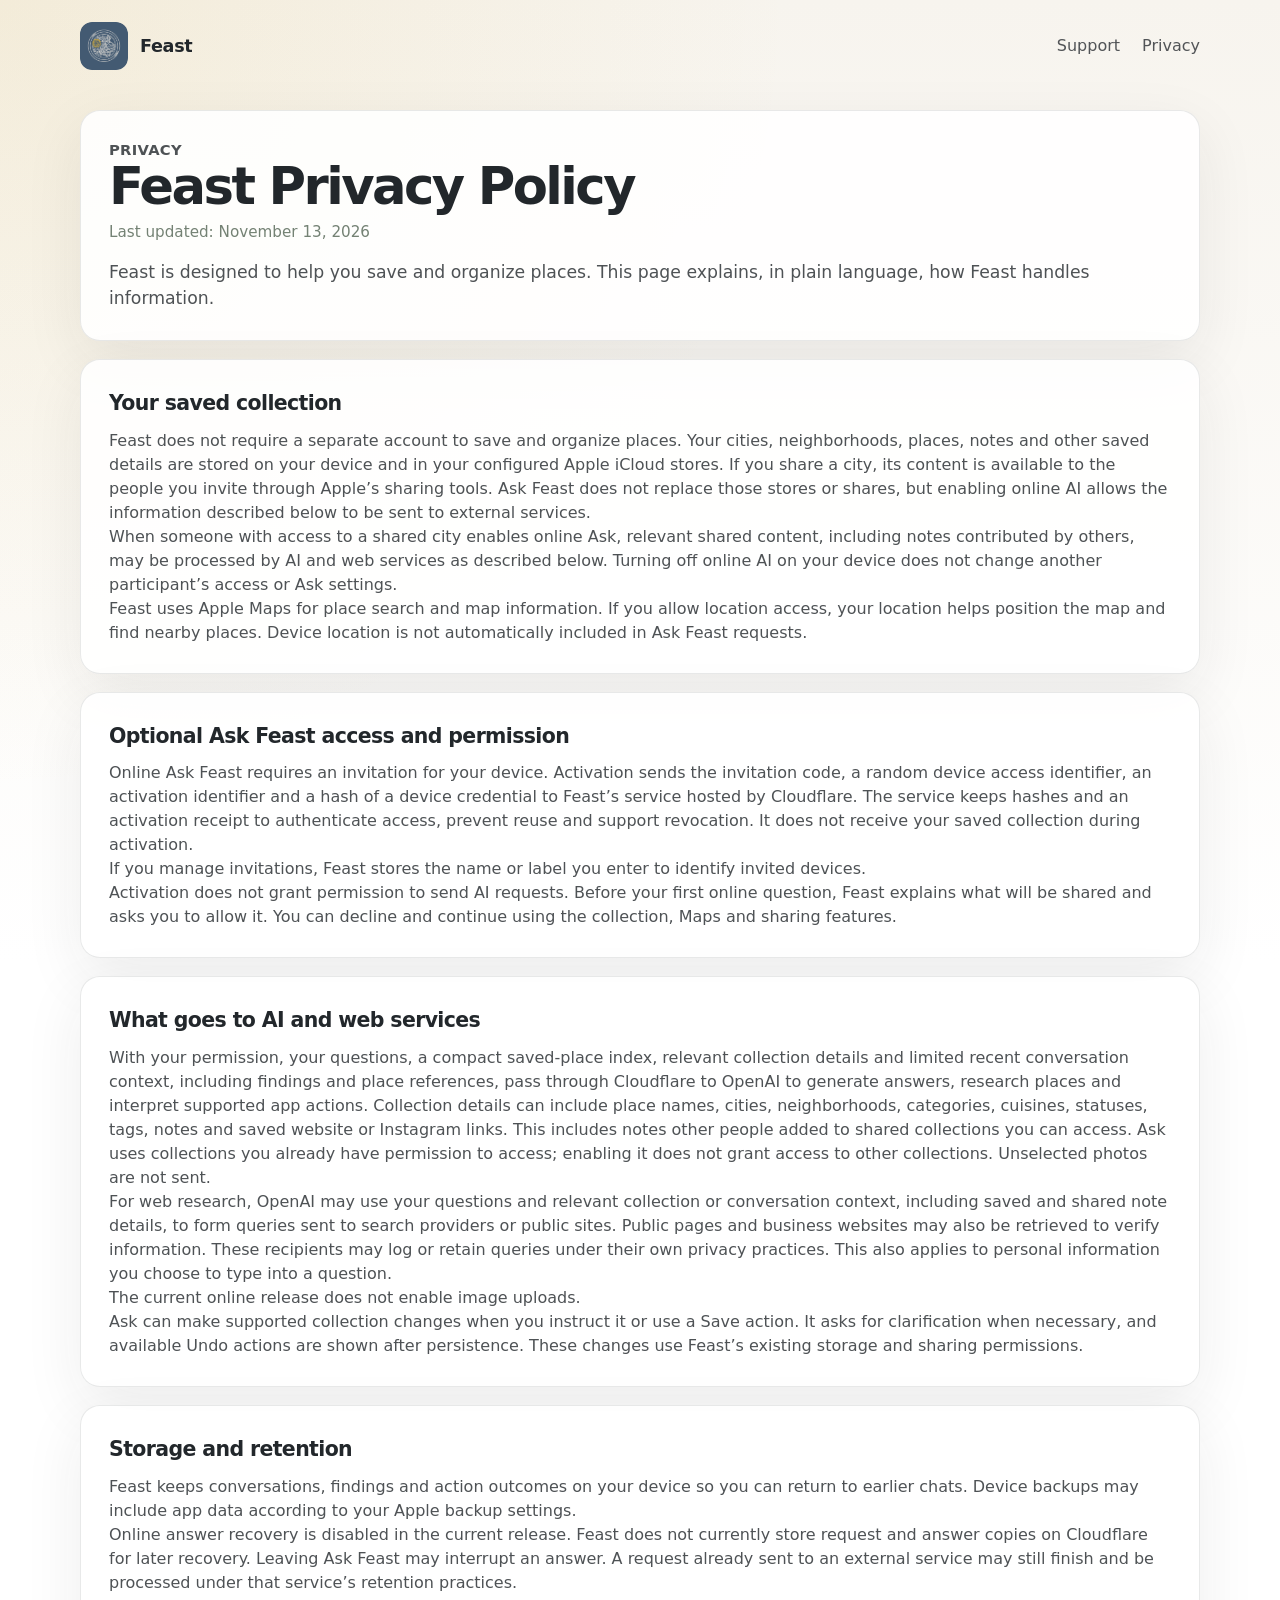
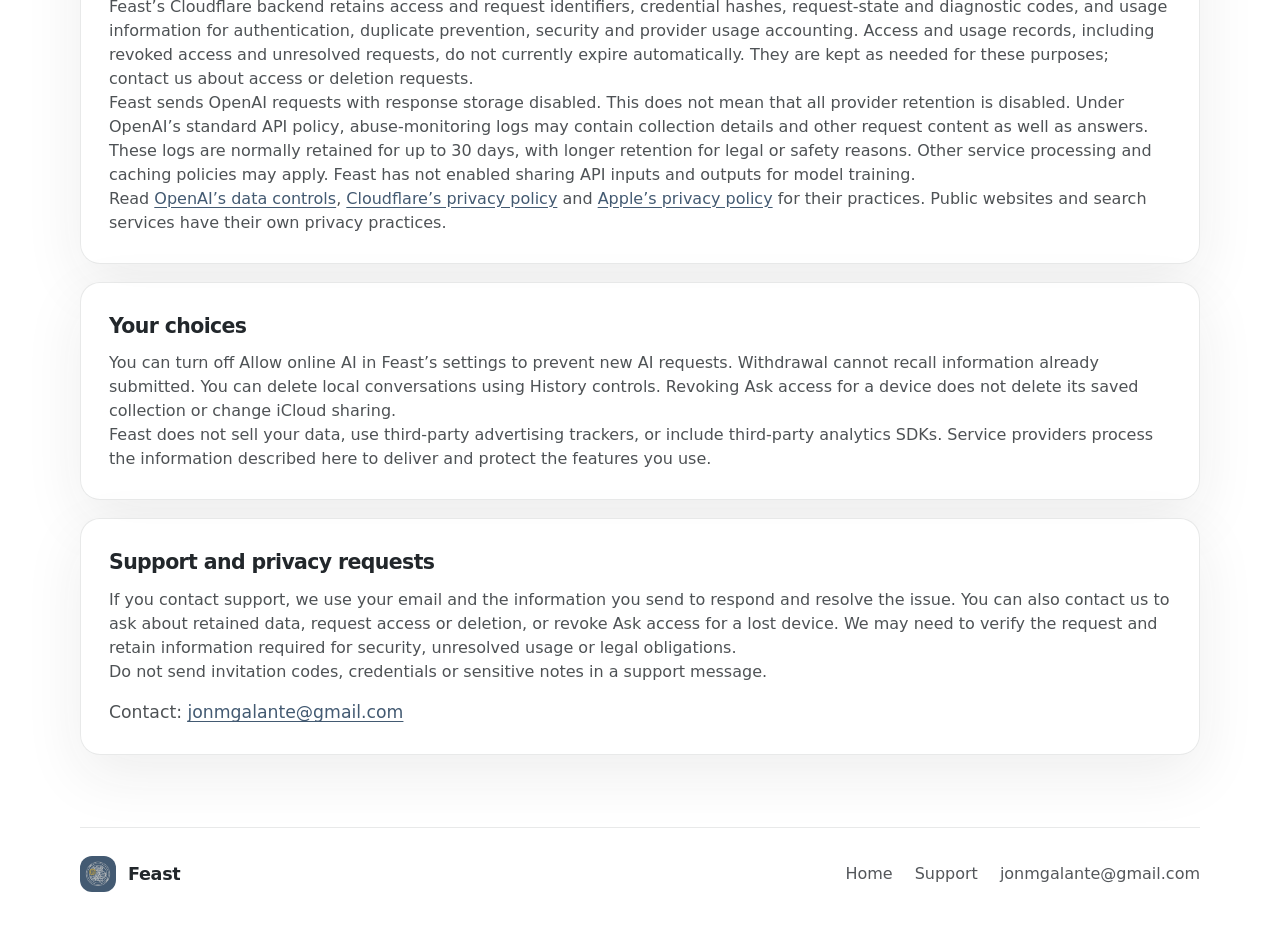
==== commit 34fb7cde: "Clarify invitation label storage in privacy policy" ====
--- a/privacy/index.html
+++ b/privacy/index.html
@@ -27,7 +27,7 @@
     <section class="page-card">
       <p class="kicker">Privacy</p>
       <h1>Feast Privacy Policy</h1>
-      <p class="last-updated">Last updated: November 12, 2026</p>
+      <p class="last-updated">Last updated: November 13, 2026</p>
       <p class="page-intro">
         Feast is designed to help you save and organize places. This page explains, in plain language,
         how Feast handles information.
@@ -57,6 +57,7 @@
         to Feast’s service hosted by Cloudflare. The service keeps hashes and an activation receipt
         to authenticate access, prevent reuse and support revocation. It does not receive your saved
         collection during activation.</p>
+      <p>If you manage invitations, Feast stores the name or label you enter to identify invited devices.</p>
       <p>Activation does not grant permission to send AI requests. Before your first online question,
         Feast explains what will be shared and asks you to allow it. You can decline and continue
         using the collection, Maps and sharing features.</p>
